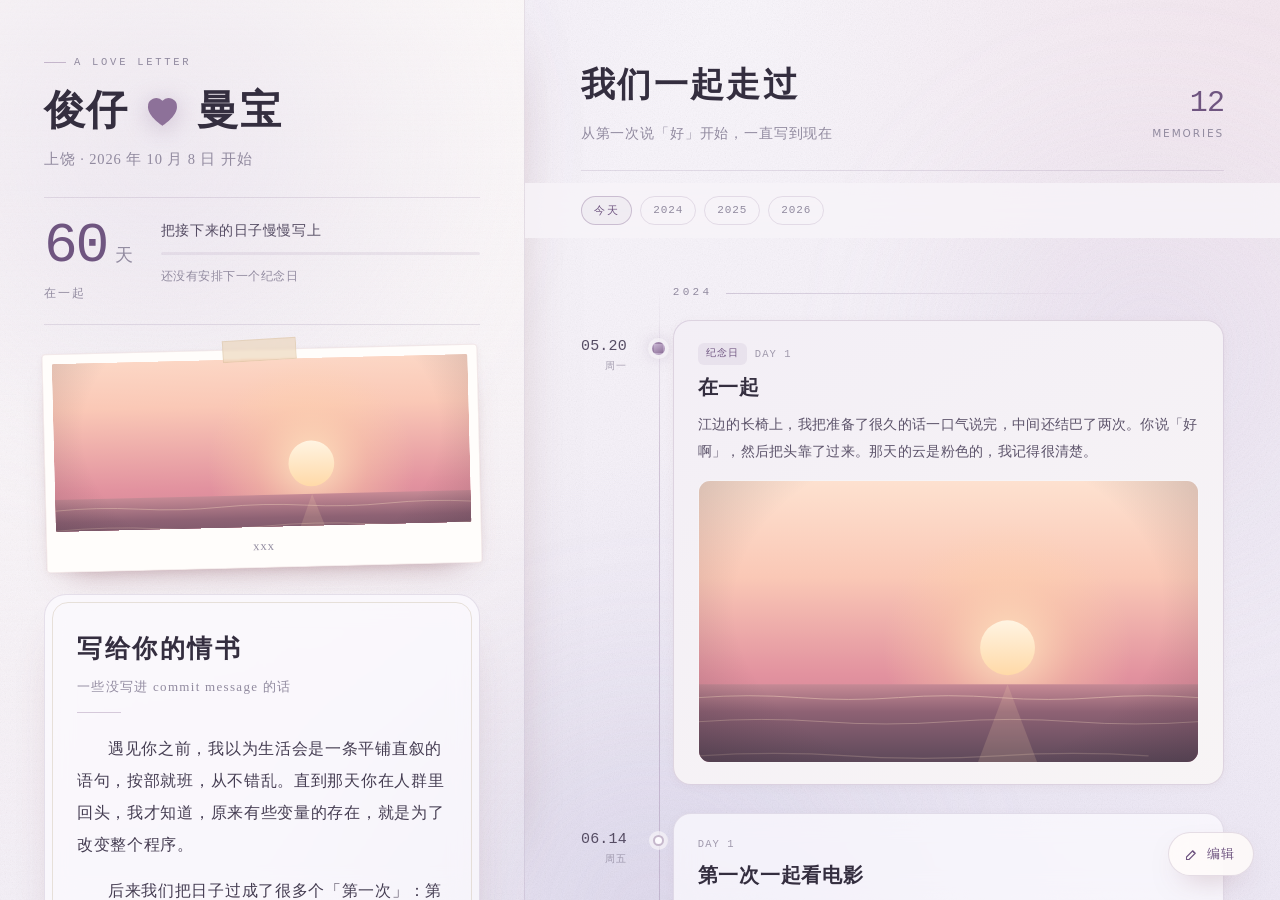
==== index.html @ 33cb4789 "程序员的情书：时间轴站点初始提交" ====
<!DOCTYPE html>
<html lang="zh-CN">
<head>
<meta charset="utf-8">
<meta name="viewport" content="width=device-width, initial-scale=1, viewport-fit=cover">
<title>写给你的情书 · 我们的时间轴</title>
<meta name="description" content="一个程序员写给爱人的情书：左边是誓言，右边是我们一起走过的日子。">
<meta name="author" content="阿远">
<meta name="theme-color" content="#fbf4ef">
<meta property="og:title" content="写给你的情书">
<meta property="og:description" content="左边是誓言，右边是我们一起走过的日子。">
<meta property="og:type" content="website">
<link rel="icon" href="data:image/svg+xml,%3Csvg xmlns='http://www.w3.org/2000/svg' viewBox='0 0 32 32'%3E%3Cpath d='M16 28s-11-6.7-11-14a6 6 0 0 1 11-3.2A6 6 0 0 1 27 14c0 7.3-11 14-11 14z' fill='%23c25b6e'/%3E%3C/svg%3E">
<link rel="stylesheet" href="css/base.css">
<link rel="stylesheet" href="css/timeline.css">
<link rel="stylesheet" href="css/editor.css">
</head>
<body data-palette="rose">

<!-- 氛围层：光晕 + 纸纹 + 飘落的心 -->
<div class="ambient" aria-hidden="true">
  <div class="aura aura-a"></div>
  <div class="aura aura-b"></div>
  <div class="aura aura-c"></div>
  <div class="grain"></div>
  <div class="petals" id="petals"></div>
</div>

<div class="app" id="app">
  <aside class="pane pane-left" aria-label="爱情誓言">
    <div class="scroll scroll-left" id="leftPane">
      <div class="loading">
        <span class="loading-heart" aria-hidden="true"></span>
        <p>正在拆开信封…</p>
      </div>
    </div>
  </aside>

  <main class="pane pane-right" aria-label="恋爱时间轴">
    <div class="scroll scroll-right" id="rightPane">
      <div class="loading">
        <span class="loading-heart" aria-hidden="true"></span>
        <p>正在翻开时间轴…</p>
      </div>
    </div>
  </main>
</div>

<button class="edit-fab" id="editFab" type="button" title="编辑内容（Ctrl/⌘ + E）">
  <svg viewBox="0 0 24 24" aria-hidden="true"><path d="M4 20h4l10-10-4-4L4 16v4z" fill="none" stroke="currentColor" stroke-width="1.7" stroke-linejoin="round"/><path d="M13.5 6.5 17.5 10.5" fill="none" stroke="currentColor" stroke-width="1.7"/></svg>
  <span>编辑</span>
</button>

<div class="toast-root" id="toastRoot" aria-live="polite"></div>
<div id="editorRoot"></div>

<noscript>
  <div class="noscript">这封情书需要开启 JavaScript 才能打开 ❤</div>
</noscript>

<script type="module" src="js/app.js"></script>
</body>
</html>
---- css/base.css ----
/* =========================================================
   程序员的情书 · 基础样式
   ========================================================= */

:root {
  --bg: #fbf4ef;
  --paper: #fffbf8;
  --ink: #3a2a2e;
  --ink-2: #5b4448;
  --muted: #9b8387;
  --accent: #c25b6e;
  --accent-2: #9e3f56;
  --accent-soft: #e9aab5;
  --gold: #c4a072;
  --line: rgba(160, 96, 108, .15);
  --line-strong: rgba(160, 96, 108, .26);
  --card: rgba(255, 252, 249, .70);
  --card-solid: #fffaf6;
  --shadow-sm: 0 2px 10px rgba(120, 70, 80, .05);
  --shadow-md: 0 22px 48px -30px rgba(120, 60, 72, .45);
  --shadow-lg: 0 40px 80px -50px rgba(110, 50, 62, .55);

  --serif: "Songti SC", "STSong", "Noto Serif SC", "Source Han Serif SC", "SimSun", "宋体", serif;
  --kai: "Kaiti SC", "STKaiti", "KaiTi", "楷体", "STSong", serif;
  --sans: "PingFang SC", "Hiragino Sans GB", "Microsoft YaHei", "Segoe UI", system-ui, -apple-system, sans-serif;
  --mono: "JetBrains Mono", "Cascadia Code", "SF Mono", Consolas, "Liberation Mono", monospace;

  --ease: cubic-bezier(.22, .68, 0, 1);
  --left-w: minmax(360px, 41%);
}

/* ---------- 三套配色 ---------- */
body[data-palette="sunset"] {
  --bg: #fbf3ec;
  --accent: #c06a4c;
  --accent-2: #a04f34;
  --accent-soft: #e8b295;
  --gold: #c9a063;
}

body[data-palette="dusk"] {
  --bg: #f7f4f8;
  --paper: #fdfbff;
  --ink: #342e3f;
  --ink-2: #554c63;
  --muted: #918a9f;
  --accent: #8d7199;
  --accent-2: #6f5580;
  --accent-soft: #c9b6d3;
  --gold: #b9a887;
  --line: rgba(120, 96, 140, .16);
  --line-strong: rgba(120, 96, 140, .28);
  --card: rgba(253, 251, 255, .72);
  --card-solid: #fdfbff;
}

/* ---------- 重置 ---------- */
*, *::before, *::after { box-sizing: border-box; }

html {
  -webkit-text-size-adjust: 100%;
  scroll-behavior: smooth;
}

body {
  margin: 0;
  font-family: var(--sans);
  font-size: 15px;
  line-height: 1.6;
  color: var(--ink);
  background: var(--bg);
  overflow: hidden;
  -webkit-font-smoothing: antialiased;
  -moz-osx-font-smoothing: grayscale;
}

img { max-width: 100%; display: block; }
button { font: inherit; color: inherit; }
a { color: var(--accent-2); text-decoration-color: color-mix(in srgb, var(--accent) 40%, transparent); text-underline-offset: 3px; }

::selection { background: color-mix(in srgb, var(--accent) 22%, transparent); color: var(--ink); }

:focus-visible {
  outline: 2px solid color-mix(in srgb, var(--accent) 65%, transparent);
  outline-offset: 3px;
  border-radius: 6px;
}

/* ---------- 氛围层 ---------- */
.ambient {
  position: fixed;
  inset: 0;
  z-index: 0;
  overflow: hidden;
  pointer-events: none;
  background:
    radial-gradient(1200px 820px at 6% -12%, #fde4da 0%, rgba(253, 228, 218, 0) 62%),
    radial-gradient(1000px 760px at 98% 4%, #f9e7d8 0%, rgba(249, 231, 216, 0) 58%),
    radial-gradient(900px 900px at 62% 112%, #f2dde4 0%, rgba(242, 221, 228, 0) 62%),
    linear-gradient(158deg, #fdf8f3 0%, #fbf1ec 46%, #f8eae6 100%);
}

body[data-palette="dusk"] .ambient {
  background:
    radial-gradient(1100px 800px at 4% -10%, #ece4f3 0%, rgba(236, 228, 243, 0) 62%),
    radial-gradient(900px 700px at 100% 2%, #f4e8f0 0%, rgba(244, 232, 240, 0) 58%),
    radial-gradient(900px 900px at 60% 110%, #e6e2f2 0%, rgba(230, 226, 242, 0) 62%),
    linear-gradient(158deg, #fbf9fd 0%, #f6f2f9 46%, #efeaf6 100%);
}

.aura {
  position: absolute;
  border-radius: 50%;
  filter: blur(72px);
  opacity: .5;
  will-change: transform;
}

.aura-a {
  width: 54vw; height: 54vw; left: -14vw; top: -16vw;
  background: radial-gradient(circle at 50% 50%, rgba(228, 150, 164, .55), rgba(228, 150, 164, 0) 70%);
  animation: drift-a 26s ease-in-out infinite alternate;
}
.aura-b {
  width: 44vw; height: 44vw; right: -12vw; top: 8vh;
  background: radial-gradient(circle at 50% 50%, rgba(240, 196, 160, .5), rgba(240, 196, 160, 0) 70%);
  animation: drift-b 32s ease-in-out infinite alternate;
}
.aura-c {
  width: 50vw; height: 50vw; left: 26vw; bottom: -26vw;
  background: radial-gradient(circle at 50% 50%, rgba(214, 178, 202, .45), rgba(214, 178, 202, 0) 70%);
  animation: drift-a 38s ease-in-out infinite alternate-reverse;
}

body[data-palette="dusk"] .aura-a { background: radial-gradient(circle at 50% 50%, rgba(158, 140, 200, .5), rgba(158, 140, 200, 0) 70%); }
body[data-palette="dusk"] .aura-b { background: radial-gradient(circle at 50% 50%, rgba(198, 178, 216, .45), rgba(198, 178, 216, 0) 70%); }
body[data-palette="dusk"] .aura-c { background: radial-gradient(circle at 50% 50%, rgba(176, 168, 210, .4), rgba(176, 168, 210, 0) 70%); }

@keyframes drift-a {
  from { transform: translate3d(0, 0, 0) scale(1); }
  to { transform: translate3d(4vw, 5vh, 0) scale(1.12); }
}
@keyframes drift-b {
  from { transform: translate3d(0, 0, 0) scale(1.05); }
  to { transform: translate3d(-5vw, -4vh, 0) scale(.95); }
}

/* 纸纹 */
.grain {
  position: absolute;
  inset: -40%;
  opacity: .28;
  mix-blend-mode: multiply;
  background-image: url("data:image/svg+xml,%3Csvg xmlns='http://www.w3.org/2000/svg' width='180' height='180'%3E%3Cfilter id='n'%3E%3CfeTurbulence type='fractalNoise' baseFrequency='.82' numOctaves='3' stitchTiles='stitch'/%3E%3CfeColorMatrix type='saturate' values='0'/%3E%3C/filter%3E%3Crect width='180' height='180' filter='url(%23n)' opacity='.42'/%3E%3C/svg%3E");
}

/* 飘落的心 */
.petals { position: absolute; inset: 0; }

.petal {
  position: absolute;
  top: -8vh;
  color: var(--accent);
  opacity: 0;
  animation: fall var(--dur, 22s) linear var(--delay, 0s) infinite;
  will-change: transform, opacity;
}
.petal svg { width: 100%; height: 100%; fill: currentColor; }

@keyframes fall {
  0%   { transform: translate3d(0, -8vh, 0) rotate(0deg); opacity: 0; }
  8%   { opacity: var(--o, .3); }
  88%  { opacity: var(--o, .3); }
  100% { transform: translate3d(var(--dx, 40px), 108vh, 0) rotate(var(--rot, 300deg)); opacity: 0; }
}

/* ---------- 布局 ---------- */
.app {
  position: relative;
  z-index: 1;
  display: grid;
  grid-template-columns: var(--left-w) 1fr;
  height: 100vh;
  height: 100dvh;
  overflow: hidden;
}

.pane {
  position: relative;
  min-width: 0;
  min-height: 0;
  display: flex;
  flex-direction: column;
}

.pane-left {
  border-right: 1px solid var(--line);
  background:
    linear-gradient(180deg, rgba(255, 252, 248, .62) 0%, rgba(255, 248, 243, .26) 55%, rgba(255, 246, 241, .1) 100%);
  box-shadow: 30px 0 60px -60px rgba(120, 60, 72, .5);
}

.scroll {
  flex: 1 1 auto;
  min-height: 0;
  overflow-y: auto;
  overflow-x: hidden;
  overscroll-behavior: contain;
  scrollbar-width: thin;
  scrollbar-color: color-mix(in srgb, var(--accent) 26%, transparent) transparent;
}

.scroll::-webkit-scrollbar { width: 9px; height: 9px; }
.scroll::-webkit-scrollbar-track { background: transparent; }
.scroll::-webkit-scrollbar-thumb {
  background: color-mix(in srgb, var(--accent) 22%, transparent);
  border-radius: 99px;
  border: 3px solid transparent;
  background-clip: content-box;
}
.scroll::-webkit-scrollbar-thumb:hover {
  background: color-mix(in srgb, var(--accent) 40%, transparent);
  background-clip: content-box;
}

.scroll-left { padding: 54px 44px 44px; }
.scroll-right { padding: 58px 56px 120px; --pad-x: 56px; }

/* ---------- 通用小元素 ---------- */
.eyebrow {
  margin: 0 0 14px;
  display: flex;
  align-items: center;
  gap: 8px;
  font-family: var(--mono);
  font-size: 10.5px;
  letter-spacing: .26em;
  text-transform: uppercase;
  color: var(--muted);
}
.eyebrow::before {
  content: "";
  width: 22px;
  height: 1px;
  background: color-mix(in srgb, var(--accent) 45%, transparent);
}

.mono { font-family: var(--mono); font-variant-numeric: tabular-nums; }

/* ---------- 左栏：开场 ---------- */
.letter-head { margin-bottom: 26px; }

.names {
  margin: 0;
  display: flex;
  align-items: center;
  flex-wrap: wrap;
  gap: 4px 14px;
  font-family: var(--serif);
  font-weight: 600;
  font-size: clamp(32px, 3.2vw, 44px);
  line-height: 1.24;
  letter-spacing: .03em;
  color: var(--ink);
}

.names .amp {
  width: 1em;
  height: 1em;
  flex: none;
  color: var(--accent);
  filter: drop-shadow(0 4px 12px color-mix(in srgb, var(--accent) 40%, transparent));
  animation: beat 2.6s var(--ease) infinite;
}

@keyframes beat {
  0%, 100% { transform: scale(1); }
  14% { transform: scale(1.16); }
  28% { transform: scale(1); }
  42% { transform: scale(1.1); }
}

.head-sub {
  margin: 12px 0 0;
  font-family: var(--kai);
  font-size: 14.5px;
  letter-spacing: .06em;
  color: var(--muted);
}

/* ---------- 计数 ---------- */
.stats {
  display: grid;
  grid-template-columns: auto 1fr;
  align-items: end;
  gap: 26px;
  padding: 20px 0 22px;
  margin-bottom: 24px;
  border-top: 1px solid var(--line);
  border-bottom: 1px solid var(--line);
}

.stat-num {
  display: flex;
  align-items: baseline;
  font-family: var(--mono);
  font-size: clamp(42px, 4.4vw, 58px);
  font-weight: 500;
  line-height: 1;
  letter-spacing: -.04em;
  color: var(--accent-2);
  font-variant-numeric: tabular-nums;
}
.stat-num em {
  font-style: normal;
  font-family: var(--serif);
  font-size: .32em;
  letter-spacing: .1em;
  margin-left: 8px;
  color: var(--muted);
}
.stat-label {
  margin-top: 10px;
  font-size: 11.5px;
  letter-spacing: .16em;
  color: var(--muted);
}

.next { min-width: 0; padding-bottom: 4px; }
.next-top {
  display: flex;
  justify-content: space-between;
  align-items: baseline;
  gap: 10px;
  font-size: 12px;
  letter-spacing: .06em;
  color: var(--muted);
}
.next-name {
  font-family: var(--serif);
  font-size: 14px;
  color: var(--ink-2);
  letter-spacing: .04em;
  white-space: nowrap;
  overflow: hidden;
  text-overflow: ellipsis;
}
.next-bar {
  position: relative;
  height: 3px;
  margin: 10px 0 9px;
  border-radius: 99px;
  background: color-mix(in srgb, var(--accent) 12%, transparent);
  overflow: hidden;
}
.next-bar i {
  position: absolute;
  inset: 0 auto 0 0;
  display: block;
  border-radius: 99px;
  background: linear-gradient(90deg, var(--accent-soft), var(--accent));
  box-shadow: 0 0 12px color-mix(in srgb, var(--accent) 45%, transparent);
  transition: width 1s var(--ease);
}
.next-cd {
  font-size: 12px;
  color: var(--muted);
  letter-spacing: .04em;
}
.next-cd b {
  font-family: var(--mono);
  font-size: 13.5px;
  font-weight: 500;
  color: var(--accent-2);
  margin: 0 3px;
}

/* ---------- 照片 ---------- */
.polaroid {
  position: relative;
  margin: 0 0 26px;
  padding: 9px 9px 0;
  background: #fffdfb;
  border: 1px solid rgba(160, 110, 120, .14);
  border-radius: 4px;
  box-shadow: 0 18px 34px -22px rgba(120, 60, 72, .55), 0 2px 6px rgba(120, 60, 72, .06);
  transform: rotate(-1.4deg);
  transition: transform .6s var(--ease);
}
.polaroid:hover { transform: rotate(0deg) translateY(-2px); }
.polaroid::before {
  content: "";
  position: absolute;
  top: -11px;
  left: 50%;
  width: 74px;
  height: 22px;
  transform: translateX(-50%) rotate(-2deg);
  background: rgba(233, 208, 176, .55);
  border: 1px solid rgba(200, 170, 135, .25);
  backdrop-filter: blur(1px);
}
.polaroid img {
  width: 100%;
  height: 168px;
  object-fit: cover;
  border-radius: 2px;
}
.polaroid figcaption {
  padding: 9px 6px 11px;
  font-family: var(--kai);
  font-size: 12.5px;
  letter-spacing: .08em;
  text-align: center;
  color: var(--muted);
}

/* ---------- 左栏：誓言 ---------- */
.letter {
  position: relative;
  padding: 34px 32px 30px;
  border-radius: 22px;
  background: var(--card);
  border: 1px solid var(--line);
  backdrop-filter: blur(14px);
  -webkit-backdrop-filter: blur(14px);
  box-shadow: var(--shadow-md);
}
.letter::before {
  content: "";
  position: absolute;
  inset: 7px;
  border: 1px solid color-mix(in srgb, var(--gold) 30%, transparent);
  border-radius: 16px;
  pointer-events: none;
}

.letter-title {
  margin: 0;
  font-family: var(--serif);
  font-size: 25px;
  font-weight: 600;
  letter-spacing: .1em;
  color: var(--ink);
}
.letter-sub {
  margin: 8px 0 20px;
  font-family: var(--kai);
  font-size: 13px;
  letter-spacing: .1em;
  color: var(--muted);
}
.letter-sub::after {
  content: "";
  display: block;
  width: 44px;
  height: 1px;
  margin-top: 14px;
  background: color-mix(in srgb, var(--accent) 34%, transparent);
}

.letter-body p {
  margin: 0 0 15px;
  font-family: var(--kai);
  font-size: 15.5px;
  line-height: 2.05;
  letter-spacing: .045em;
  color: #4a3639;
  text-indent: 2em;
  opacity: 0;
  transform: translateY(8px);
  animation: ink-in .9s var(--ease) forwards;
  animation-delay: calc(var(--i, 0) * 140ms + 240ms);
}
body[data-palette="dusk"] .letter-body p { color: #453d52; }

@keyframes ink-in {
  to { opacity: 1; transform: translateY(0); }
}

.letter-sign {
  margin: 22px 0 0;
  font-family: var(--kai);
  font-size: 14px;
  letter-spacing: .06em;
  text-align: right;
  color: var(--accent-2);
}

.caret {
  display: inline-block;
  width: .42em;
  height: 1.05em;
  margin-left: 4px;
  vertical-align: -.18em;
  background: currentColor;
  opacity: .55;
  animation: blink 1.4s steps(2, start) infinite;
}
@keyframes blink { 50% { opacity: 0; } }

.letter-foot {
  display: flex;
  flex-wrap: wrap;
  gap: 8px 12px;
  align-items: center;
  margin-top: 22px;
  padding-top: 18px;
  border-top: 1px dashed var(--line-strong);
  font-size: 11px;
  letter-spacing: .08em;
  color: var(--muted);
}
.letter-foot code {
  font-family: var(--mono);
  font-size: 11px;
  color: var(--accent-2);
  background: color-mix(in srgb, var(--accent) 8%, transparent);
  padding: 4px 8px;
  border-radius: 6px;
}

/* ---------- 载入 ---------- */
.loading {
  display: flex;
  flex-direction: column;
  align-items: center;
  justify-content: center;
  gap: 18px;
  min-height: 60vh;
  color: var(--muted);
  font-size: 12.5px;
  letter-spacing: .18em;
}
.loading-heart {
  width: 18px;
  height: 18px;
  background: var(--accent);
  clip-path: path("M9 17S1 11.7 1 6.4A4.4 4.4 0 0 1 9 3.9 4.4 4.4 0 0 1 17 6.4C17 11.7 9 17 9 17Z");
  animation: beat 1.6s var(--ease) infinite;
}

/* ---------- 浮动按钮 ---------- */
.edit-fab {
  position: fixed;
  right: 26px;
  bottom: 24px;
  z-index: 40;
  display: inline-flex;
  align-items: center;
  gap: 8px;
  padding: 11px 18px 11px 15px;
  border: 1px solid color-mix(in srgb, var(--accent) 22%, transparent);
  border-radius: 99px;
  background: rgba(255, 252, 249, .82);
  backdrop-filter: blur(14px);
  -webkit-backdrop-filter: blur(14px);
  box-shadow: 0 12px 30px -16px rgba(120, 60, 72, .5);
  color: var(--accent-2);
  font-size: 12.5px;
  letter-spacing: .1em;
  cursor: pointer;
  transition: transform .35s var(--ease), box-shadow .35s var(--ease), background .35s;
}
.edit-fab svg { width: 15px; height: 15px; }
.edit-fab:hover {
  transform: translateY(-2px);
  box-shadow: 0 18px 36px -18px rgba(120, 60, 72, .6);
  background: #fffdfb;
}

/* ---------- Toast ---------- */
.toast-root {
  position: fixed;
  left: 50%;
  bottom: 34px;
  z-index: 90;
  display: flex;
  flex-direction: column;
  align-items: center;
  gap: 8px;
  transform: translateX(-50%);
  pointer-events: none;
}
.toast {
  padding: 10px 18px;
  border-radius: 99px;
  background: rgba(58, 42, 46, .9);
  color: #fff6f2;
  font-size: 12.5px;
  letter-spacing: .06em;
  box-shadow: 0 14px 30px -14px rgba(0, 0, 0, .5);
  animation: toast-in .45s var(--ease);
  white-space: nowrap;
  max-width: 88vw;
  overflow: hidden;
  text-overflow: ellipsis;
}
.toast.is-out { animation: toast-out .35s var(--ease) forwards; }

.toast--act {
  display: inline-flex;
  align-items: center;
  gap: 10px;
  padding-right: 8px;
  pointer-events: auto;
}
.toast--act span {
  overflow: hidden;
  text-overflow: ellipsis;
}
.toast-act {
  flex: none;
  padding: 4px 11px;
  border: 0;
  border-radius: 99px;
  background: rgba(255, 246, 242, .18);
  color: #fff6f2;
  font: inherit;
  letter-spacing: .08em;
  cursor: pointer;
  transition: background .2s var(--ease);
}
.toast-act:hover { background: rgba(255, 246, 242, .32); }

@keyframes toast-in {
  from { opacity: 0; transform: translateY(12px) scale(.96); }
}
@keyframes toast-out {
  to { opacity: 0; transform: translateY(10px) scale(.97); }
}

/* ---------- 无脚本 ---------- */
.noscript {
  position: fixed;
  inset: 0;
  z-index: 100;
  display: grid;
  place-items: center;
  padding: 30px;
  text-align: center;
  background: #fbf4ef;
  font-family: var(--kai);
  font-size: 16px;
  color: var(--ink);
}

/* ---------- 响应式 ---------- */
@media (max-width: 1040px) {
  :root { --left-w: minmax(320px, 44%); }
  .scroll-left { padding: 40px 30px 34px; }
  .scroll-right { padding: 44px 32px 110px; --pad-x: 32px; }
}

@media (max-width: 880px) {
  body { overflow: auto; }
  .app {
    display: block;
    height: auto;
    overflow: visible;
  }
  .pane { display: block; }
  .pane-left {
    border-right: 0;
    border-bottom: 1px solid var(--line);
  }
  .scroll {
    overflow: visible;
    height: auto;
  }
  .scroll-left { padding: 36px 22px 88px; }
  .scroll-right { padding: 34px 20px 96px; --pad-x: 20px; }
  .stats { grid-template-columns: auto 1fr; gap: 18px; }
  .names { font-size: 32px; }
  .letter { padding: 26px 22px 24px; }
  .letter-body p { font-size: 15px; line-height: 1.98; }
  .polaroid img { height: 150px; }
  .edit-fab { right: 16px; bottom: 16px; padding: 10px 15px 10px 13px; }
}

@media (max-width: 520px) {
  .stats { grid-template-columns: 1fr; gap: 14px; align-items: start; }
  .next { padding-top: 4px; }
  .letter-head { margin-bottom: 20px; }
  .toast-root { bottom: 74px; }
}

/* ---------- 减弱动效 ---------- */
@media (prefers-reduced-motion: reduce) {
  html { scroll-behavior: auto; }
  .aura, .petal, .names .amp, .loading-heart, .caret { animation: none !important; }
  .letter-body p { animation: none; opacity: 1; transform: none; }
  * { transition-duration: .01ms !important; }
}

/* ---------- 图片灯箱 ---------- */
.polaroid img,
.tl-photos img { cursor: zoom-in; }

.lightbox {
  position: fixed;
  inset: 0;
  z-index: 95;
  display: grid;
  place-items: center;
  padding: 4vh 4vw;
  background: rgba(38, 25, 29, .8);
  backdrop-filter: blur(8px);
  -webkit-backdrop-filter: blur(8px);
  opacity: 0;
  transition: opacity .38s var(--ease);
  cursor: zoom-out;
}
.lightbox.is-in { opacity: 1; }
.lightbox figure {
  margin: 0;
  max-width: 94vw;
  max-height: 92vh;
}
.lightbox img {
  max-width: 94vw;
  max-height: 92vh;
  width: auto;
  height: auto;
  border-radius: 8px;
  box-shadow: 0 50px 100px -40px #000;
  transform: scale(.97);
  transition: transform .45s var(--ease);
}
.lightbox.is-in img { transform: scale(1); }
.lightbox button {
  position: absolute;
  top: 18px;
  right: 20px;
  width: 40px;
  height: 40px;
  display: grid;
  place-items: center;
  border: 1px solid rgba(255, 255, 255, .28);
  border-radius: 50%;
  background: rgba(255, 255, 255, .08);
  color: #fff;
  font-size: 20px;
  line-height: 1;
  cursor: pointer;
}
.lightbox button:hover { background: rgba(255, 255, 255, .18); }
---- css/timeline.css ----
/* =========================================================
   程序员的情书 · 时间轴
   ========================================================= */

.pane-right { position: relative; }

/* ---------- 标题区 ---------- */
.tl-head {
  display: flex;
  align-items: flex-end;
  justify-content: space-between;
  gap: 28px;
  padding-bottom: 24px;
  border-bottom: 1px solid var(--line);
}
.tl-title {
  margin: 0;
  font-family: var(--serif);
  font-size: clamp(26px, 2.9vw, 34px);
  font-weight: 600;
  letter-spacing: .07em;
  color: var(--ink);
}
.tl-sub {
  margin: 11px 0 0;
  font-family: var(--kai);
  font-size: 14px;
  letter-spacing: .06em;
  color: var(--muted);
}
.tl-count { flex: none; text-align: right; padding-bottom: 4px; }
.tl-count b {
  display: block;
  font-family: var(--mono);
  font-size: 30px;
  font-weight: 500;
  line-height: 1;
  letter-spacing: -.03em;
  color: var(--accent-2);
  font-variant-numeric: tabular-nums;
}
.tl-count span {
  display: block;
  margin-top: 7px;
  font-size: 10.5px;
  letter-spacing: .18em;
  color: var(--muted);
}

/* ---------- 年份快捷跳转 ---------- */
.year-chips {
  position: sticky;
  top: 0;
  z-index: 8;
  display: flex;
  flex-wrap: wrap;
  gap: 8px;
  margin: 12px calc(-1 * var(--pad-x, 0px)) 4px;
  padding: 13px var(--pad-x, 0px);
  background: color-mix(in srgb, var(--bg) 84%, transparent);
  backdrop-filter: blur(12px);
  -webkit-backdrop-filter: blur(12px);
}
.year-chip {
  padding: 5px 12px;
  border: 1px solid var(--line);
  border-radius: 99px;
  background: transparent;
  font-family: var(--mono);
  font-size: 11px;
  letter-spacing: .08em;
  color: var(--muted);
  cursor: pointer;
  transition: all .3s var(--ease);
}
.year-chip:hover {
  color: var(--accent-2);
  border-color: color-mix(in srgb, var(--accent) 45%, transparent);
  background: color-mix(in srgb, var(--accent) 7%, transparent);
}
.year-chip.is-active {
  color: #fff9f6;
  background: var(--accent);
  border-color: var(--accent);
  box-shadow: 0 8px 18px -12px var(--accent);
}
.year-chip--now {
  font-family: var(--sans);
  letter-spacing: .16em;
  color: var(--accent-2);
  border-color: color-mix(in srgb, var(--accent) 38%, transparent);
  background: color-mix(in srgb, var(--accent) 6%, transparent);
}
.year-chip--now.is-active {
  color: #fff9f6;
  background: var(--accent);
}

/* ---------- 时间轴容器 ---------- */
.tl {
  --date-w: 62px;
  --gap: 30px;
  --rail-x: 78px;
  position: relative;
  margin-top: 14px;
  padding-bottom: 10px;
}

.tl::before {
  content: "";
  position: absolute;
  left: var(--rail-x);
  top: 34px;
  bottom: 96px;
  width: 1px;
  background: linear-gradient(
    180deg,
    rgba(160, 96, 108, 0) 0%,
    color-mix(in srgb, var(--accent) 34%, transparent) 4%,
    color-mix(in srgb, var(--accent) 26%, transparent) 90%,
    rgba(160, 96, 108, 0) 100%
  );
}

/* ---------- 年份分隔 ---------- */
.tl-year {
  display: flex;
  align-items: center;
  gap: 14px;
  padding: 32px 0 18px calc(var(--date-w) + var(--gap));
}
.tl-year span {
  font-family: var(--mono);
  font-size: 11px;
  letter-spacing: .3em;
  color: var(--muted);
  white-space: nowrap;
}
.tl-year i {
  flex: 1;
  height: 1px;
  background: linear-gradient(90deg, var(--line-strong), rgba(160, 96, 108, 0) 78%);
}

/* ---------- 单条记录 ---------- */
.tl-item {
  position: relative;
  display: grid;
  grid-template-columns: var(--date-w) minmax(0, 1fr);
  padding-bottom: 28px;
}

.tl-date {
  padding: 18px 16px 0 0;
  text-align: right;
  font-family: var(--mono);
  font-variant-numeric: tabular-nums;
  line-height: 1.2;
}
.tl-date b {
  display: block;
  font-size: 15px;
  font-weight: 500;
  letter-spacing: .01em;
  color: var(--ink-2);
}
.tl-date i {
  display: block;
  margin-top: 5px;
  font-style: normal;
  font-size: 10px;
  letter-spacing: .1em;
  color: var(--muted);
  opacity: .8;
}

.tl-dot {
  position: absolute;
  left: var(--rail-x);
  top: 22px;
  width: 11px;
  height: 11px;
  margin-left: -5.5px;
  border-radius: 50%;
  background: var(--card-solid);
  border: 2px solid color-mix(in srgb, var(--accent) 50%, #fff);
  box-shadow: 0 0 0 4px color-mix(in srgb, var(--bg) 70%, transparent);
  transition: transform .4s var(--ease), box-shadow .4s;
}

.tl-item[data-kind="milestone"] .tl-dot,
.tl-item[data-auto="1"] .tl-dot {
  width: 13px;
  height: 13px;
  margin-left: -6.5px;
  background: linear-gradient(150deg, var(--accent-soft), var(--accent));
  border-color: transparent;
  box-shadow:
    0 0 0 4px color-mix(in srgb, var(--bg) 70%, transparent),
    0 0 16px color-mix(in srgb, var(--accent) 55%, transparent);
}

.tl-item.is-future .tl-dot {
  background: transparent;
  border-style: dashed;
  border-color: color-mix(in srgb, var(--accent) 55%, transparent);
  box-shadow: 0 0 0 4px color-mix(in srgb, var(--bg) 70%, transparent);
}

.tl-item:hover .tl-dot { transform: scale(1.25); }

/* ---------- 卡片 ---------- */
.tl-card {
  position: relative;
  margin-left: var(--gap);
  padding: 22px 24px 21px;
  border-radius: 18px;
  background: var(--card);
  border: 1px solid var(--line);
  backdrop-filter: blur(12px);
  -webkit-backdrop-filter: blur(12px);
  box-shadow: var(--shadow-sm);
  transition: transform .5s var(--ease), box-shadow .5s var(--ease), border-color .4s, background .4s;
}
.tl-card:hover {
  transform: translateY(-3px);
  border-color: var(--line-strong);
  box-shadow: var(--shadow-md);
}

.tl-item[data-kind="milestone"] .tl-card {
  background:
    linear-gradient(150deg,
      color-mix(in srgb, var(--accent) 9%, var(--card-solid)) 0%,
      color-mix(in srgb, var(--gold) 8%, var(--card-solid)) 100%);
  border-color: color-mix(in srgb, var(--accent) 24%, transparent);
}

.tl-item[data-auto="1"] .tl-card {
  background:
    linear-gradient(140deg,
      color-mix(in srgb, var(--gold) 10%, rgba(255, 252, 249, .82)) 0%,
      color-mix(in srgb, var(--accent) 7%, rgba(255, 252, 249, .82)) 100%);
  border-color: color-mix(in srgb, var(--gold) 30%, transparent);
  box-shadow: 0 12px 30px -26px rgba(150, 110, 60, .8);
}

.tl-item.is-future .tl-card {
  border-style: dashed;
  border-color: color-mix(in srgb, var(--accent) 30%, transparent);
  background: color-mix(in srgb, var(--accent) 5%, rgba(255, 252, 249, .62));
}
.tl-item.is-future .tl-date b { color: var(--accent-2); opacity: .75; }

/* 卡片内的元信息 */
.tl-meta {
  display: flex;
  flex-wrap: wrap;
  align-items: center;
  gap: 8px;
  margin-bottom: 9px;
  font-family: var(--mono);
  font-size: 10.5px;
  letter-spacing: .1em;
  color: var(--muted);
}

.tag {
  display: inline-flex;
  align-items: center;
  gap: 5px;
  padding: 3px 8px;
  border-radius: 6px;
  font-family: var(--mono);
  font-size: 10px;
  letter-spacing: .1em;
  color: var(--accent-2);
  background: color-mix(in srgb, var(--accent) 10%, transparent);
}
.tag--gold {
  color: color-mix(in srgb, var(--gold) 82%, #6b4c1f);
  background: color-mix(in srgb, var(--gold) 16%, transparent);
}
.tag--future {
  color: var(--accent-2);
  background: transparent;
  border: 1px dashed color-mix(in srgb, var(--accent) 45%, transparent);
}

.tl-day { color: var(--muted); opacity: .85; }

.tl-card h3 {
  margin: 0 0 9px;
  font-family: var(--serif);
  font-size: 19.5px;
  font-weight: 600;
  line-height: 1.45;
  letter-spacing: .035em;
  color: var(--ink);
}

.tl-text {
  margin: 0;
  font-size: 14px;
  line-height: 1.9;
  letter-spacing: .02em;
  color: color-mix(in srgb, var(--ink-2) 88%, var(--muted));
  white-space: pre-wrap;
}

/* ---------- 照片 ---------- */
.tl-photos {
  display: grid;
  gap: 10px;
  margin-top: 16px;
}
.tl-photos[data-count="1"] { grid-template-columns: 1fr; }
.tl-photos[data-count="2"] { grid-template-columns: repeat(2, 1fr); }
.tl-photos[data-count="3"],
.tl-photos[data-count="4"] { grid-template-columns: repeat(2, 1fr); }

.tl-photos figure {
  position: relative;
  margin: 0;
  overflow: hidden;
  border-radius: 12px;
  background: color-mix(in srgb, var(--accent) 8%, transparent);
  border: 1px solid rgba(255, 255, 255, .55);
}
.tl-photos img {
  width: 100%;
  height: 100%;
  object-fit: cover;
  transition: transform .9s var(--ease);
  cursor: zoom-in;
}
.tl-photos[data-count="1"] img { aspect-ratio: 16 / 9; }
.tl-photos[data-count="2"] img,
.tl-photos[data-count="3"] img,
.tl-photos[data-count="4"] img { aspect-ratio: 4 / 3; }
.tl-photos figure:hover img { transform: scale(1.045); }
.tl-photos[data-count="3"] figure:first-child { grid-row: span 2; }
.tl-photos[data-count="3"] figure:first-child img { height: 100%; aspect-ratio: auto; }

/* ---------- 今天 ---------- */
.tl-now {
  display: flex;
  align-items: center;
  gap: 14px;
  padding: 6px 0 26px calc(var(--date-w) + var(--gap));
}
.tl-now .pill {
  display: inline-flex;
  align-items: center;
  gap: 8px;
  padding: 6px 14px;
  border-radius: 99px;
  border: 1px solid color-mix(in srgb, var(--accent) 30%, transparent);
  background: color-mix(in srgb, var(--accent) 8%, rgba(255, 252, 249, .9));
  font-family: var(--mono);
  font-size: 10.5px;
  letter-spacing: .14em;
  color: var(--accent-2);
  white-space: nowrap;
}
.tl-now .pill::before {
  content: "";
  width: 6px;
  height: 6px;
  border-radius: 50%;
  background: var(--accent);
  box-shadow: 0 0 0 0 color-mix(in srgb, var(--accent) 55%, transparent);
  animation: ping 2.4s var(--ease) infinite;
}
@keyframes ping {
  0% { box-shadow: 0 0 0 0 color-mix(in srgb, var(--accent) 50%, transparent); }
  70% { box-shadow: 0 0 0 7px rgba(194, 91, 110, 0); }
  100% { box-shadow: 0 0 0 0 rgba(194, 91, 110, 0); }
}
.tl-now i {
  flex: 1;
  height: 1px;
  background: repeating-linear-gradient(90deg, var(--line-strong) 0 4px, transparent 4px 9px);
}

/* ---------- 结尾 ---------- */
.tl-end {
  display: flex;
  flex-direction: column;
  align-items: center;
  gap: 10px;
  padding: 26px 0 12px;
  text-align: center;
}
.tl-end svg {
  width: 17px;
  height: 17px;
  color: var(--accent);
  opacity: .75;
  animation: beat 2.8s var(--ease) infinite;
}
.tl-end p {
  margin: 0;
  font-family: var(--kai);
  font-size: 15px;
  letter-spacing: .28em;
  text-indent: .28em;
  color: var(--muted);
}
.tl-end code {
  font-family: var(--mono);
  font-size: 10.5px;
  letter-spacing: .04em;
  color: color-mix(in srgb, var(--muted) 80%, transparent);
}

/* ---------- 进场动画 ---------- */
html.js-reveal .tl-item,
html.js-reveal .tl-year,
html.js-reveal .tl-now {
  opacity: 0;
  transform: translateY(18px);
}
html.js-reveal .tl-item.is-in,
html.js-reveal .tl-year.is-in,
html.js-reveal .tl-now.is-in {
  opacity: 1;
  transform: none;
  transition: opacity .8s var(--ease), transform .8s var(--ease);
}

/* ---------- 空状态 ---------- */
.tl-empty {
  margin: 40px 0 0 calc(var(--date-w) + var(--gap));
  padding: 40px 30px;
  border: 1px dashed var(--line-strong);
  border-radius: 18px;
  text-align: center;
  color: var(--muted);
  font-family: var(--kai);
  font-size: 14px;
  letter-spacing: .06em;
}

/* ---------- 响应式 ---------- */
@media (max-width: 880px) {
  .tl { --date-w: 54px; --gap: 20px; --rail-x: 66px; }
  .tl-head { gap: 16px; }
  .tl-count b { font-size: 24px; }
  .tl-card { padding: 19px 18px 18px; border-radius: 16px; }
  .tl-card h3 { font-size: 17.5px; }
  .tl-date b { font-size: 13.5px; }
  .tl-date i { display: none; }
  .tl-year { padding-top: 24px; }
  .tl-dot { top: 20px; }
}

@media (max-width: 520px) {
  .tl { --date-w: 46px; --gap: 16px; --rail-x: 57px; }
  .tl-card { padding: 17px 15px 16px; }
  .tl-text { font-size: 13.5px; line-height: 1.85; }
  .tl-photos[data-count="2"],
  .tl-photos[data-count="3"],
  .tl-photos[data-count="4"] { grid-template-columns: 1fr; }
  .tl-photos[data-count="3"] figure:first-child { grid-row: auto; }
  .tl-photos[data-count="3"] figure:first-child img { aspect-ratio: 4 / 3; }
}
---- css/editor.css ----
/* =========================================================
   程序员的情书 · 编辑器
   ========================================================= */

body.ed-open { overflow: hidden; }
body.ed-open .edit-fab { opacity: 0; pointer-events: none; }

.ed-backdrop {
  position: fixed;
  inset: 0;
  z-index: 60;
  background: rgba(58, 38, 44, .26);
  backdrop-filter: blur(3px);
  -webkit-backdrop-filter: blur(3px);
  opacity: 0;
  transition: opacity .4s var(--ease);
}
.ed-backdrop.is-in { opacity: 1; }

.ed-panel {
  position: fixed;
  top: 0;
  right: 0;
  z-index: 61;
  display: flex;
  flex-direction: column;
  width: min(540px, 100vw);
  height: 100vh;
  height: 100dvh;
  background: #fdf9f5;
  border-left: 1px solid var(--line);
  box-shadow: -40px 0 80px -50px rgba(90, 50, 60, .6);
  transform: translateX(102%);
  transition: transform .55s var(--ease);
}
.ed-panel.is-in { transform: translateX(0); }

/* ---------- 头部 ---------- */
.ed-head {
  display: flex;
  align-items: center;
  justify-content: space-between;
  gap: 16px;
  padding: 22px 26px 0;
  flex: none;
}
.ed-title {
  margin: 0;
  font-family: var(--serif);
  font-size: 20px;
  font-weight: 600;
  letter-spacing: .08em;
}
.ed-title small {
  display: block;
  margin-top: 5px;
  font-family: var(--mono);
  font-size: 10px;
  font-weight: 400;
  letter-spacing: .14em;
  color: var(--muted);
}
.ed-close {
  flex: none;
  width: 34px;
  height: 34px;
  display: grid;
  place-items: center;
  border: 1px solid var(--line);
  border-radius: 50%;
  background: transparent;
  color: var(--muted);
  cursor: pointer;
  transition: all .3s var(--ease);
}
.ed-close:hover { color: var(--accent-2); border-color: var(--line-strong); background: #fff; }
.ed-close svg { width: 14px; height: 14px; }

/* ---------- 选项 ---------- */
.ed-tabs {
  display: flex;
  gap: 4px;
  padding: 18px 22px 0;
  flex: none;
  overflow-x: auto;
  scrollbar-width: none;
}
.ed-tabs::-webkit-scrollbar { display: none; }
.ed-tab {
  position: relative;
  padding: 8px 14px;
  border: 0;
  border-radius: 8px 8px 0 0;
  background: transparent;
  font-size: 13px;
  letter-spacing: .08em;
  color: var(--muted);
  cursor: pointer;
  white-space: nowrap;
  transition: color .3s;
}
.ed-tab:hover { color: var(--ink-2); }
.ed-tab.is-active { color: var(--accent-2); font-weight: 600; }
.ed-tab.is-active::after {
  content: "";
  position: absolute;
  left: 12px; right: 12px; bottom: -1px;
  height: 2px;
  border-radius: 2px;
  background: var(--accent);
}

/* ---------- 内容 ---------- */
.ed-body {
  flex: 1 1 auto;
  min-height: 0;
  overflow-y: auto;
  padding: 22px 26px 28px;
  border-top: 1px solid var(--line);
  scrollbar-width: thin;
  scrollbar-color: color-mix(in srgb, var(--accent) 26%, transparent) transparent;
}
.ed-body::-webkit-scrollbar { width: 9px; }
.ed-body::-webkit-scrollbar-thumb {
  background: color-mix(in srgb, var(--accent) 22%, transparent);
  border-radius: 99px;
  border: 3px solid transparent;
  background-clip: content-box;
}

.ed-pane { display: none; }
.ed-pane.is-active { display: block; animation: pane-in .45s var(--ease); }
@keyframes pane-in {
  from { opacity: 0; transform: translateY(8px); }
}

/* ---------- 表单 ---------- */
.field { margin-bottom: 18px; }
.field > label:not(.upload),
.field-label {
  display: block;
  margin-bottom: 7px;
  font-size: 11.5px;
  letter-spacing: .1em;
  color: var(--muted);
}
.field-note {
  margin: 6px 0 0;
  font-size: 11px;
  line-height: 1.6;
  letter-spacing: .02em;
  color: var(--muted);
  opacity: .85;
}

.input,
.textarea,
.select {
  width: 100%;
  padding: 10px 12px;
  border: 1px solid var(--line-strong);
  border-radius: 10px;
  background: #fffdfb;
  font-family: var(--sans);
  font-size: 13.5px;
  line-height: 1.6;
  color: var(--ink);
  transition: border-color .3s, box-shadow .3s, background .3s;
}
.input:focus,
.textarea:focus,
.select:focus {
  outline: none;
  border-color: color-mix(in srgb, var(--accent) 55%, transparent);
  box-shadow: 0 0 0 3px color-mix(in srgb, var(--accent) 12%, transparent);
}
.textarea { resize: vertical; min-height: 90px; }
.textarea--tall { min-height: 220px; font-family: var(--kai); font-size: 14px; line-height: 1.9; }
.input::placeholder, .textarea::placeholder { color: color-mix(in srgb, var(--muted) 60%, transparent); }

.row { display: grid; grid-template-columns: 1fr 1fr; gap: 14px; }
.row--3 { grid-template-columns: 1fr 1fr 1fr; }

/* 开关 */
.switch {
  display: flex;
  align-items: center;
  justify-content: space-between;
  gap: 14px;
  padding: 12px 14px;
  margin-bottom: 14px;
  border: 1px solid var(--line);
  border-radius: 12px;
  background: rgba(255, 255, 255, .5);
}
.switch-txt { font-size: 12.5px; letter-spacing: .04em; color: var(--ink-2); }
.switch-txt small { display: block; margin-top: 3px; font-size: 10.5px; color: var(--muted); letter-spacing: .02em; }
.switch input { width: 38px; height: 22px; flex: none; appearance: none; border-radius: 99px; background: #ddd0cd; position: relative; cursor: pointer; transition: background .3s; }
.switch input::after {
  content: "";
  position: absolute;
  top: 3px; left: 3px;
  width: 16px; height: 16px;
  border-radius: 50%;
  background: #fff;
  box-shadow: 0 1px 3px rgba(0, 0, 0, .18);
  transition: transform .3s var(--ease);
}
.switch input:checked { background: var(--accent); }
.switch input:checked::after { transform: translateX(16px); }

/* ---------- 事件列表 ---------- */
.ev-toolbar {
  display: flex;
  align-items: center;
  justify-content: space-between;
  gap: 12px;
  margin-bottom: 14px;
}
.ev-toolbar p { margin: 0; font-size: 11.5px; letter-spacing: .06em; color: var(--muted); }

.ev-list { display: flex; flex-direction: column; gap: 8px; }

.ev-row {
  display: grid;
  grid-template-columns: 42px 1fr auto;
  align-items: center;
  gap: 12px;
  padding: 10px 12px;
  border: 1px solid var(--line);
  border-radius: 12px;
  background: rgba(255, 255, 255, .62);
  cursor: pointer;
  transition: all .3s var(--ease);
}
.ev-row:hover { border-color: var(--line-strong); background: #fff; transform: translateX(2px); }
.ev-row.is-open { border-color: color-mix(in srgb, var(--accent) 40%, transparent); background: #fff; }

.ev-thumb {
  width: 42px;
  height: 42px;
  border-radius: 8px;
  overflow: hidden;
  background: color-mix(in srgb, var(--accent) 10%, transparent);
  display: grid;
  place-items: center;
  font-family: var(--mono);
  font-size: 9px;
  letter-spacing: .04em;
  color: var(--muted);
}
.ev-thumb img { width: 100%; height: 100%; object-fit: cover; }

.ev-main { min-width: 0; }
.ev-main b {
  display: block;
  font-family: var(--serif);
  font-size: 13.5px;
  font-weight: 600;
  letter-spacing: .03em;
  color: var(--ink);
  white-space: nowrap;
  overflow: hidden;
  text-overflow: ellipsis;
}
.ev-main span {
  display: block;
  margin-top: 3px;
  font-family: var(--mono);
  font-size: 10.5px;
  letter-spacing: .04em;
  color: var(--muted);
}
.ev-main span em {
  font-style: normal;
  color: var(--accent-2);
}

.ev-row .chevs { color: var(--muted); font-size: 14px; opacity: .6; }

/* 展开编辑区 */
.ev-edit {
  margin: -4px 0 6px;
  padding: 16px;
  border: 1px dashed color-mix(in srgb, var(--accent) 32%, transparent);
  border-radius: 12px;
  background: color-mix(in srgb, var(--accent) 4%, #fffdfb);
  animation: pane-in .35s var(--ease);
}
.ev-edit .field:last-child { margin-bottom: 0; }
.ev-actions { display: flex; gap: 8px; flex-wrap: wrap; align-items: center; margin-top: 4px; }
.ev-ask {
  margin: 0 2px 0 0;
  font-family: var(--sans);
  font-size: 12.5px;
  color: var(--accent);
}
.ev-ask + .btn { margin-left: 0; }

/* ---------- 自动纪念日清单 ---------- */
.auto-list {
  margin-top: 12px;
  border-top: 1px dashed var(--line);
}
.auto-row {
  display: flex;
  align-items: center;
  gap: 10px;
  padding: 8px 2px;
  border-bottom: 1px dashed var(--line);
  transition: opacity .2s var(--ease);
}
.auto-row:last-child { border-bottom: 0; }
.auto-row.is-off { opacity: .45; }
.auto-date {
  flex: none;
  width: 72px;
  font-family: var(--mono);
  font-size: 11px;
  letter-spacing: .02em;
  color: var(--muted);
}
.auto-title {
  flex: 1;
  min-width: 0;
  font-family: var(--sans);
  font-size: 13px;
  color: var(--ink);
  overflow: hidden;
  text-overflow: ellipsis;
  white-space: nowrap;
}
.auto-row .btn { flex: none; }
.auto-note {
  flex: none;
  font-family: var(--sans);
  font-size: 11px;
  color: var(--muted);
}

/* ---------- 图片 ---------- */
.thumbs { display: flex; flex-wrap: wrap; gap: 8px; margin-top: 10px; }
.thumb {
  position: relative;
  width: 74px;
  height: 74px;
  border-radius: 9px;
  overflow: hidden;
  border: 1px solid var(--line);
  background: #f4ece8;
}
.thumb img { width: 100%; height: 100%; object-fit: cover; }
.thumb button {
  position: absolute;
  top: 3px; right: 3px;
  width: 18px; height: 18px;
  display: grid; place-items: center;
  border: 0;
  border-radius: 50%;
  background: rgba(45, 30, 34, .62);
  color: #fff;
  font-size: 11px;
  line-height: 1;
  cursor: pointer;
  opacity: 0;
  transition: opacity .2s;
}
.thumb:hover button { opacity: 1; }

.upload {
  display: flex;
  width: 100%;
  justify-content: center;
  align-items: center;
  gap: 7px;
  margin-top: 10px;
  padding: 10px 13px;
  border: 1px dashed var(--line-strong);
  border-radius: 9px;
  background: transparent;
  font-size: 11.5px;
  letter-spacing: .06em;
  color: var(--muted);
  cursor: pointer;
  transition: all .3s var(--ease);
}
.upload:hover { color: var(--accent-2); border-color: color-mix(in srgb, var(--accent) 45%, transparent); background: color-mix(in srgb, var(--accent) 5%, transparent); }

/* ---------- 按钮 ---------- */
.btn {
  display: inline-flex;
  align-items: center;
  justify-content: center;
  gap: 7px;
  padding: 9px 16px;
  border: 1px solid var(--line-strong);
  border-radius: 9px;
  background: #fffdfb;
  font-size: 12.5px;
  letter-spacing: .06em;
  color: var(--ink-2);
  cursor: pointer;
  transition: all .3s var(--ease);
  white-space: nowrap;
}
.btn:hover { border-color: color-mix(in srgb, var(--accent) 45%, transparent); color: var(--accent-2); transform: translateY(-1px); }
.btn:active { transform: none; }
.btn:disabled { opacity: .45; cursor: not-allowed; transform: none; }

.btn--primary {
  border-color: transparent;
  background: linear-gradient(135deg, var(--accent), var(--accent-2));
  color: #fff8f5;
  box-shadow: 0 12px 26px -16px var(--accent);
}
.btn--primary:hover { color: #fff; filter: brightness(1.04); }
.btn--ghost { background: transparent; }
.btn--danger { color: #a33c3c; border-color: rgba(163, 60, 60, .28); }
.btn--danger:hover { background: rgba(163, 60, 60, .06); color: #8d2f2f; }
.btn--sm { padding: 6px 11px; font-size: 11.5px; }

/* ---------- 底部操作 ---------- */
.ed-foot {
  flex: none;
  display: flex;
  align-items: center;
  justify-content: space-between;
  gap: 12px;
  padding: 14px 26px;
  border-top: 1px solid var(--line);
  background: rgba(255, 250, 246, .92);
  backdrop-filter: blur(10px);
}
.ed-foot .state {
  display: flex;
  align-items: center;
  gap: 7px;
  font-family: var(--mono);
  font-size: 10.5px;
  letter-spacing: .06em;
  color: var(--muted);
}
.ed-foot .state::before {
  content: "";
  width: 6px; height: 6px;
  border-radius: 50%;
  background: var(--gold);
  box-shadow: 0 0 0 3px color-mix(in srgb, var(--gold) 18%, transparent);
}
.ed-foot .state.is-clean::before { background: #7fa88b; box-shadow: 0 0 0 3px rgba(127, 168, 139, .18); }
.ed-foot .actions { display: flex; gap: 8px; }

/* ---------- 提示块 ---------- */
.note {
  padding: 13px 15px;
  margin-bottom: 18px;
  border-radius: 11px;
  border: 1px solid color-mix(in srgb, var(--gold) 34%, transparent);
  background: color-mix(in srgb, var(--gold) 9%, transparent);
  font-size: 11.5px;
  line-height: 1.75;
  letter-spacing: .02em;
  color: color-mix(in srgb, var(--ink-2) 85%, var(--gold));
}
.note b { color: var(--ink); font-weight: 600; }
.note code {
  font-family: var(--mono);
  font-size: 10.5px;
  padding: 1px 4px;
  border-radius: 4px;
  background: rgba(255, 255, 255, .65);
}

.sync-status {
  display: flex;
  align-items: center;
  gap: 8px;
  padding: 10px 13px;
  margin-bottom: 16px;
  border-radius: 9px;
  font-size: 11.5px;
  letter-spacing: .03em;
  background: rgba(255, 255, 255, .6);
  border: 1px solid var(--line);
  color: var(--muted);
  min-height: 42px;
}
.sync-status.is-ok { color: #4f7a5e; border-color: rgba(96, 150, 116, .3); background: rgba(96, 150, 116, .07); }
.sync-status.is-err { color: #9c3d3d; border-color: rgba(163, 60, 60, .28); background: rgba(163, 60, 60, .05); }

.divider {
  display: flex;
  align-items: center;
  gap: 12px;
  margin: 26px 0 18px;
  font-family: var(--mono);
  font-size: 10px;
  letter-spacing: .2em;
  color: var(--muted);
  text-transform: uppercase;
}
.divider::before,
.divider::after {
  content: "";
  flex: 1;
  height: 1px;
  background: var(--line);
}

/* ---------- 移动端 ---------- */
@media (max-width: 560px) {
  .ed-panel { width: 100vw; }
  .ed-head { padding: 18px 18px 0; }
  .ed-tabs { padding: 14px 14px 0; }
  .ed-body { padding: 18px 18px 24px; }
  .ed-foot { padding: 12px 18px; }
  .row { grid-template-columns: 1fr; }
  .ed-foot .state { display: none; }
  .ed-foot .actions { width: 100%; }
  .ed-foot .actions .btn { flex: 1; }
}
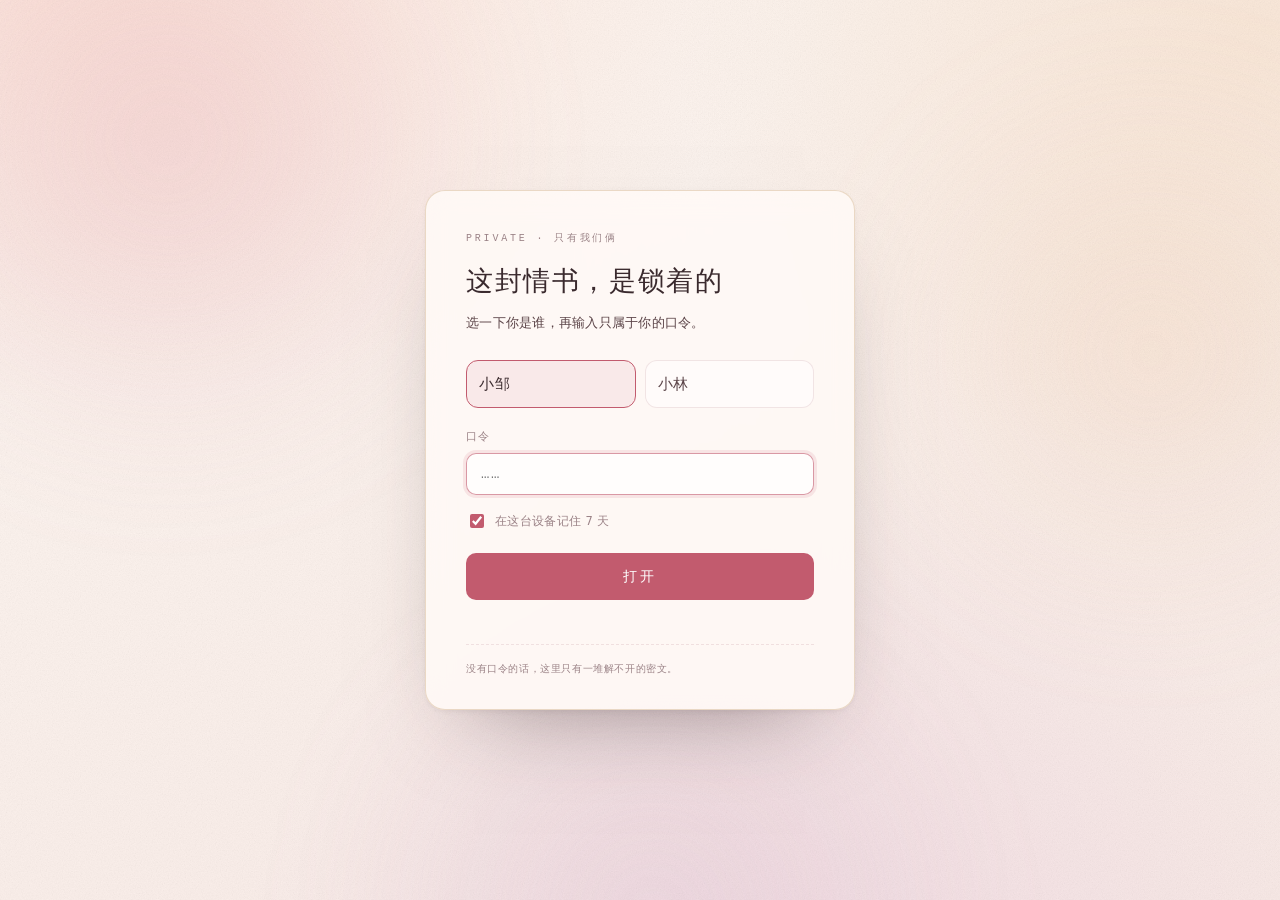
==== commit 7a18a287: "全站加密 + 登录墙：口令解出密钥，内容与照片都是密文" ====
--- a/index.html
+++ b/index.html
@@ -15,7 +15,32 @@
 <link rel="stylesheet" href="css/timeline.css">
 <link rel="stylesheet" href="css/editor.css">
 </head>
-<body data-palette="rose">
+<body data-palette="rose" class="is-locked">
+
+<!-- 门：没有口令看到的就是这一屏 -->
+<div class="gate" id="gate" hidden>
+  <form class="gate-card" id="gateForm" novalidate>
+    <p class="gate-eyebrow">PRIVATE · 只有我们俩</p>
+    <h1 class="gate-title">这封情书，是锁着的</h1>
+    <p class="gate-sub">选一下你是谁，再输入只属于你的口令。</p>
+
+    <div class="gate-accounts" id="gateAccounts"></div>
+
+    <label class="gate-field">
+      <span>口令</span>
+      <input id="gatePass" type="password" autocomplete="current-password" spellcheck="false" placeholder="……">
+    </label>
+
+    <label class="gate-remember">
+      <input id="gateRemember" type="checkbox" checked>
+      <span>在这台设备记住 7 天</span>
+    </label>
+
+    <button class="gate-submit" id="gateSubmit" type="submit">打开</button>
+    <p class="gate-error" id="gateError" role="alert"></p>
+    <p class="gate-foot">没有口令的话，这里只有一堆解不开的密文。</p>
+  </form>
+</div>
 
 <!-- 氛围层：光晕 + 纸纹 + 飘落的心 -->
 <div class="ambient" aria-hidden="true">
--- a/css/base.css
+++ b/css/base.css
@@ -745,3 +745,206 @@
   cursor: pointer;
 }
 .lightbox button:hover { background: rgba(255, 255, 255, .18); }
+
+/* hidden 属性要压过 .app{display:flex} 这类类选择器 */
+[hidden] { display: none !important; }
+/* =========================================================
+   门：登录墙
+   ========================================================= */
+
+body.is-locked .edit-fab,
+body.is-locked #toastRoot { display: none !important; }
+
+.gate {
+  position: fixed;
+  inset: 0;
+  z-index: 60;
+  display: grid;
+  place-items: center;
+  padding: 24px;
+  overflow: auto;
+}
+
+.gate[hidden] { display: none; }
+
+.gate-card {
+  position: relative;
+  width: min(430px, 100%);
+  padding: 40px clamp(24px, 5vw, 40px) 30px;
+  border-radius: 20px;
+  border: 1px solid color-mix(in srgb, var(--gold) 36%, transparent);
+  background: color-mix(in srgb, var(--card-solid) 88%, transparent);
+  box-shadow: 0 40px 90px -50px color-mix(in srgb, var(--ink) 55%, transparent),
+              0 2px 10px -4px color-mix(in srgb, var(--ink) 16%, transparent);
+  backdrop-filter: blur(14px);
+  animation: gate-in .7s var(--ease) both;
+}
+
+@keyframes gate-in {
+  from { opacity: 0; transform: translateY(14px) scale(.985); }
+  to { opacity: 1; transform: none; }
+}
+
+.gate-card.is-shake { animation: gate-shake .42s ease; }
+@keyframes gate-shake {
+  0%, 100% { transform: translateX(0); }
+  22% { transform: translateX(-7px); }
+  46% { transform: translateX(6px); }
+  70% { transform: translateX(-3px); }
+  88% { transform: translateX(2px); }
+}
+
+.gate-eyebrow {
+  margin: 0 0 16px;
+  font-family: var(--mono);
+  font-size: 10px;
+  letter-spacing: .28em;
+  text-transform: uppercase;
+  color: var(--muted);
+}
+
+.gate-title {
+  margin: 0;
+  font-family: var(--serif);
+  font-size: clamp(22px, 4.6vw, 27px);
+  font-weight: 500;
+  letter-spacing: .06em;
+  line-height: 1.4;
+  color: var(--ink);
+}
+
+.gate-sub {
+  margin: 10px 0 26px;
+  font-size: 12.5px;
+  line-height: 1.9;
+  letter-spacing: .02em;
+  color: var(--ink-2);
+}
+
+.gate-accounts {
+  display: flex;
+  gap: 9px;
+  margin-bottom: 20px;
+}
+
+.gate-account {
+  flex: 1;
+  display: flex;
+  flex-direction: column;
+  gap: 3px;
+  padding: 11px 12px;
+  border: 1px solid var(--line);
+  border-radius: 12px;
+  background: rgba(255, 255, 255, .5);
+  color: var(--ink-2);
+  font: inherit;
+  text-align: left;
+  cursor: pointer;
+  transition: border-color .3s var(--ease), background .3s var(--ease), color .3s var(--ease);
+}
+
+.gate-account:hover { border-color: color-mix(in srgb, var(--accent) 42%, transparent); }
+
+.gate-account.is-active {
+  border-color: var(--accent);
+  background: color-mix(in srgb, var(--accent) 9%, transparent);
+  color: var(--ink);
+}
+
+.gate-account-name {
+  font-family: var(--serif);
+  font-size: 15px;
+  letter-spacing: .06em;
+}
+
+.gate-account-hint {
+  font-family: var(--mono);
+  font-size: 9.5px;
+  letter-spacing: .1em;
+  color: var(--muted);
+}
+
+.gate-field { display: block; margin-bottom: 16px; }
+
+.gate-field > span {
+  display: block;
+  margin-bottom: 7px;
+  font-size: 11px;
+  letter-spacing: .1em;
+  color: var(--muted);
+}
+
+.gate-field input {
+  width: 100%;
+  padding: 12px 14px;
+  border: 1px solid var(--line);
+  border-radius: 10px;
+  background: rgba(255, 255, 255, .72);
+  font-family: var(--mono);
+  font-size: 14px;
+  letter-spacing: .12em;
+  color: var(--ink);
+  outline: none;
+  transition: border-color .25s var(--ease), box-shadow .25s var(--ease);
+}
+
+.gate-field input:focus {
+  border-color: color-mix(in srgb, var(--accent) 62%, transparent);
+  box-shadow: 0 0 0 3px color-mix(in srgb, var(--accent) 12%, transparent);
+}
+
+.gate-remember {
+  display: flex;
+  align-items: center;
+  gap: 8px;
+  margin: 2px 0 22px;
+  font-size: 11.5px;
+  letter-spacing: .03em;
+  color: var(--muted);
+  cursor: pointer;
+}
+
+.gate-remember input { width: 14px; height: 14px; accent-color: var(--accent); cursor: pointer; }
+
+.gate-submit {
+  width: 100%;
+  padding: 13px;
+  border: 0;
+  border-radius: 10px;
+  background: var(--accent);
+  color: #fff;
+  font-family: inherit;
+  font-size: 13.5px;
+  letter-spacing: .22em;
+  cursor: pointer;
+  transition: filter .25s var(--ease), transform .25s var(--ease);
+}
+
+.gate-submit:hover { filter: brightness(1.06); }
+.gate-submit:active { transform: translateY(1px); }
+.gate-submit:disabled { opacity: .6; cursor: default; }
+
+.gate-error {
+  min-height: 1.2em;
+  margin: 12px 0 0;
+  font-size: 11.5px;
+  letter-spacing: .02em;
+  color: #b4505f;
+}
+
+.gate-foot {
+  margin: 18px 0 0;
+  padding-top: 16px;
+  border-top: 1px dashed var(--line);
+  font-family: var(--mono);
+  font-size: 10px;
+  letter-spacing: .06em;
+  line-height: 1.8;
+  color: var(--muted);
+}
+
+@media (max-width: 520px) {
+  .gate-card { padding: 30px 20px 24px; border-radius: 16px; }
+  .gate-accounts { flex-direction: column; }
+}
+
--- a/css/editor.css
+++ b/css/editor.css
@@ -50,15 +50,6 @@
   font-size: 20px;
   font-weight: 600;
   letter-spacing: .08em;
-}
-.ed-title small {
-  display: block;
-  margin-top: 5px;
-  font-family: var(--mono);
-  font-size: 10px;
-  font-weight: 400;
-  letter-spacing: .14em;
-  color: var(--muted);
 }
 .ed-close {
   flex: none;
@@ -386,6 +377,41 @@
 }
 .upload:hover { color: var(--accent-2); border-color: color-mix(in srgb, var(--accent) 45%, transparent); background: color-mix(in srgb, var(--accent) 5%, transparent); }
 
+/* 封面 */
+.cover-row {
+  display: flex;
+  align-items: center;
+  gap: 14px;
+  padding: 10px;
+  border: 1px solid var(--line);
+  border-radius: 11px;
+  background: color-mix(in srgb, var(--paper) 55%, transparent);
+}
+.cover-thumb {
+  flex: none;
+  width: 108px;
+  height: 76px;
+  border-radius: 8px;
+  overflow: hidden;
+  border: 1px solid var(--line);
+  background: #f4ece8;
+}
+.cover-thumb img { width: 100%; height: 100%; object-fit: cover; display: block; }
+.cover-thumb.is-auto {
+  display: grid;
+  place-items: center;
+  border-style: dashed;
+  border-color: var(--line-strong);
+  background: transparent;
+  font-family: var(--mono);
+  font-size: 10.5px;
+  letter-spacing: .16em;
+  color: var(--muted);
+}
+.cover-side { min-width: 0; flex: 1; }
+.cover-side .row { gap: 8px; }
+.cover-side .field-note { margin: 8px 0 0; }
+
 /* ---------- 按钮 ---------- */
 .btn {
   display: inline-flex;
@@ -450,27 +476,6 @@
 .ed-foot .state.is-clean::before { background: #7fa88b; box-shadow: 0 0 0 3px rgba(127, 168, 139, .18); }
 .ed-foot .actions { display: flex; gap: 8px; }
 
-/* ---------- 提示块 ---------- */
-.note {
-  padding: 13px 15px;
-  margin-bottom: 18px;
-  border-radius: 11px;
-  border: 1px solid color-mix(in srgb, var(--gold) 34%, transparent);
-  background: color-mix(in srgb, var(--gold) 9%, transparent);
-  font-size: 11.5px;
-  line-height: 1.75;
-  letter-spacing: .02em;
-  color: color-mix(in srgb, var(--ink-2) 85%, var(--gold));
-}
-.note b { color: var(--ink); font-weight: 600; }
-.note code {
-  font-family: var(--mono);
-  font-size: 10.5px;
-  padding: 1px 4px;
-  border-radius: 4px;
-  background: rgba(255, 255, 255, .65);
-}
-
 .sync-status {
   display: flex;
   align-items: center;
@@ -487,6 +492,22 @@
 }
 .sync-status.is-ok { color: #4f7a5e; border-color: rgba(96, 150, 116, .3); background: rgba(96, 150, 116, .07); }
 .sync-status.is-err { color: #9c3d3d; border-color: rgba(163, 60, 60, .28); background: rgba(163, 60, 60, .05); }
+
+/* ---------- 推送状态 ---------- */
+.push-state {
+  padding: 10px 13px;
+  margin: 4px 0 12px;
+  border-radius: 9px;
+  font-size: 11.5px;
+  line-height: 1.6;
+  letter-spacing: .02em;
+  background: rgba(255, 255, 255, .55);
+  border: 1px dashed var(--line-strong);
+  color: var(--muted);
+}
+.push-state.is-busy { color: color-mix(in srgb, var(--accent) 75%, var(--ink)); border-style: solid; border-color: color-mix(in srgb, var(--accent) 32%, transparent); }
+.push-state.is-ok { color: #4f7a5e; border-style: solid; border-color: rgba(96, 150, 116, .32); background: rgba(96, 150, 116, .08); }
+.push-state.is-err { color: #9c3d3d; border-style: solid; border-color: rgba(163, 60, 60, .3); background: rgba(163, 60, 60, .06); }
 
 .divider {
   display: flex;
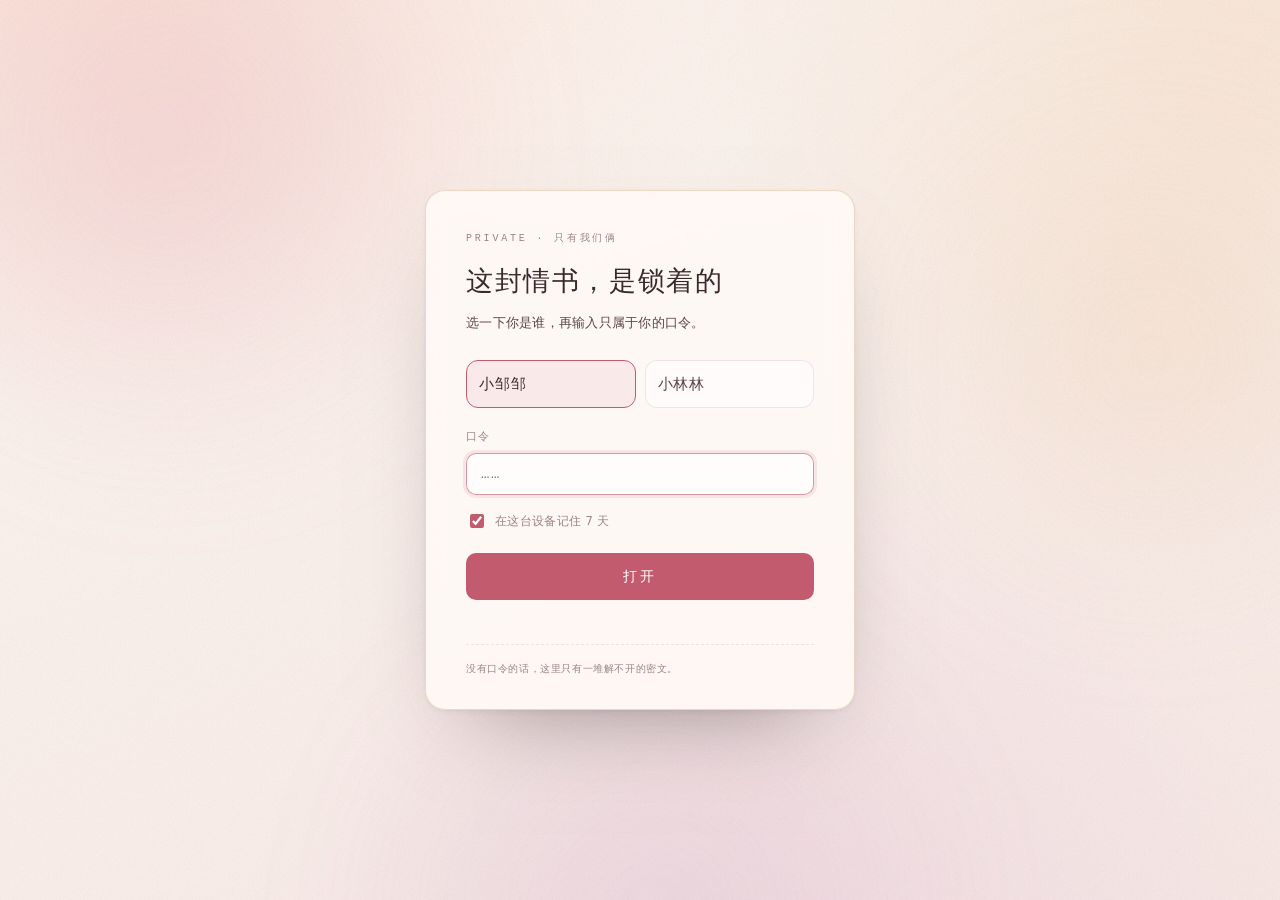
==== commit f42344df: "左上角加头像与退出登录；草稿按账号分开存" ====
--- a/index.html
+++ b/index.html
@@ -52,6 +52,8 @@
 </div>
 
 <div class="app" id="app">
+  <div class="user-dock" id="userDock" hidden></div>
+
   <aside class="pane pane-left" aria-label="爱情誓言">
     <div class="scroll scroll-left" id="leftPane">
       <div class="loading">
--- a/css/base.css
+++ b/css/base.css
@@ -226,6 +226,105 @@
 .scroll-left { padding: 54px 44px 44px; }
 .scroll-right { padding: 58px 56px 120px; --pad-x: 56px; }
 
+/* ---------- 左上角：当前登录的人 ---------- */
+.user-dock {
+  position: absolute;
+  top: 13px;
+  left: 18px;
+  z-index: 12;
+}
+.user-chip {
+  display: inline-flex;
+  align-items: center;
+  gap: 8px;
+  padding: 4px 10px 4px 4px;
+  border: 1px solid color-mix(in srgb, var(--line-strong) 80%, transparent);
+  border-radius: 99px;
+  background: color-mix(in srgb, var(--paper) 70%, transparent);
+  backdrop-filter: blur(10px);
+  -webkit-backdrop-filter: blur(10px);
+  color: var(--ink-2);
+  font-family: var(--sans);
+  font-size: 12px;
+  letter-spacing: .06em;
+  cursor: pointer;
+  transition: background .2s var(--ease), border-color .2s var(--ease), transform .2s var(--ease);
+}
+.user-chip:hover {
+  background: color-mix(in srgb, var(--paper) 92%, transparent);
+  border-color: color-mix(in srgb, var(--accent) 30%, transparent);
+}
+.user-chip:active { transform: scale(.98); }
+.user-avatar {
+  display: grid;
+  place-items: center;
+  width: 26px;
+  height: 26px;
+  border-radius: 50%;
+  background: color-mix(in srgb, var(--accent) 16%, transparent);
+  color: var(--accent);
+  font-family: var(--serif);
+  font-size: 13px;
+  font-weight: 600;
+  letter-spacing: 0;
+}
+.user-avatar.is-alt {
+  background: color-mix(in srgb, var(--gold) 26%, transparent);
+  color: color-mix(in srgb, var(--gold) 62%, var(--ink));
+}
+.user-caret {
+  width: 10px;
+  height: 10px;
+  opacity: .55;
+  transition: transform .2s var(--ease);
+}
+.user-chip[aria-expanded="true"] .user-caret { transform: rotate(180deg); }
+
+.user-menu {
+  position: absolute;
+  top: calc(100% + 8px);
+  left: 0;
+  min-width: 176px;
+  padding: 6px;
+  border-radius: 14px;
+  border: 1px solid var(--line);
+  background: var(--card-solid);
+  box-shadow: var(--shadow-lg);
+  animation: menu-in .18s var(--ease);
+}
+@keyframes menu-in {
+  from { opacity: 0; transform: translateY(-4px); }
+}
+.user-menu-head {
+  margin: 4px 8px 8px;
+  font-family: var(--mono);
+  font-size: 10.5px;
+  letter-spacing: .1em;
+  color: var(--muted);
+}
+.user-menu-head b { color: var(--ink-2); font-weight: 600; }
+.user-menu-item {
+  display: flex;
+  align-items: center;
+  gap: 8px;
+  width: 100%;
+  padding: 9px 10px;
+  border: 0;
+  border-radius: 9px;
+  background: transparent;
+  color: var(--ink-2);
+  font-family: var(--sans);
+  font-size: 12.5px;
+  letter-spacing: .04em;
+  text-align: left;
+  cursor: pointer;
+  transition: background .15s var(--ease), color .15s var(--ease);
+}
+.user-menu-item:hover {
+  background: color-mix(in srgb, var(--accent) 9%, transparent);
+  color: var(--ink);
+}
+
 /* ---------- 通用小元素 ---------- */
 .eyebrow {
   margin: 0 0 14px;
@@ -249,7 +348,6 @@
 
 /* ---------- 左栏：开场 ---------- */
 .letter-head { margin-bottom: 26px; }
-
 .names {
   margin: 0;
   display: flex;
@@ -458,6 +556,27 @@
   margin-top: 14px;
   background: color-mix(in srgb, var(--accent) 34%, transparent);
 }
+
+.letter-from {
+  display: flex;
+  align-items: center;
+  gap: 7px;
+  margin: 0 0 12px;
+  font-family: var(--sans);
+  font-size: 11px;
+  letter-spacing: .14em;
+  color: var(--muted);
+}
+.letter-from-dot {
+  width: 5px;
+  height: 5px;
+  border-radius: 50%;
+  background: color-mix(in srgb, var(--accent) 70%, transparent);
+}
+
+.letter--empty .letter-title { color: color-mix(in srgb, var(--ink) 62%, var(--muted)); }
+.letter--empty .letter-sub { margin-bottom: 16px; }
+.letter-cta { margin: 2px 0 8px; }
 
 .letter-body p {
   margin: 0 0 15px;
@@ -648,7 +767,7 @@
 /* ---------- 响应式 ---------- */
 @media (max-width: 1040px) {
   :root { --left-w: minmax(320px, 44%); }
-  .scroll-left { padding: 40px 30px 34px; }
+  .scroll-left { padding: 58px 30px 34px; }
   .scroll-right { padding: 44px 32px 110px; --pad-x: 32px; }
 }
 
@@ -668,7 +787,7 @@
     overflow: visible;
     height: auto;
   }
-  .scroll-left { padding: 36px 22px 88px; }
+  .scroll-left { padding: 60px 22px 88px; }
   .scroll-right { padding: 34px 20px 96px; --pad-x: 20px; }
   .stats { grid-template-columns: auto 1fr; gap: 18px; }
   .names { font-size: 32px; }
@@ -947,4 +1066,37 @@
   .gate-card { padding: 30px 20px 24px; border-radius: 16px; }
   .gate-accounts { flex-direction: column; }
 }
-
+
+
+/* ---------- 解密中的图片：先占位，解好了再淡入 ---------- */
+img.is-pending { opacity: 0; }
+img.is-loaded { opacity: 1; transition: opacity .5s ease; }
+img.is-broken { opacity: 0; }
+
+figure.is-developing,
+.thumb.is-developing { position: relative; }
+
+figure.is-developing::after,
+.thumb.is-developing::after {
+  content: '';
+  position: absolute;
+  inset: 0;
+  background: linear-gradient(100deg,
+    transparent 25%,
+    color-mix(in srgb, var(--paper) 78%, transparent) 50%,
+    transparent 75%);
+  background-size: 220% 100%;
+  animation: img-develop 1.7s ease-in-out infinite;
+  pointer-events: none;
+}
+
+@keyframes img-develop {
+  from { background-position: 130% 0; }
+  to { background-position: -30% 0; }
+}
+
+@media (prefers-reduced-motion: reduce) {
+  figure.is-developing::after,
+  .thumb.is-developing::after { animation: none; }
+  img.is-loaded { transition: none; }
+}
